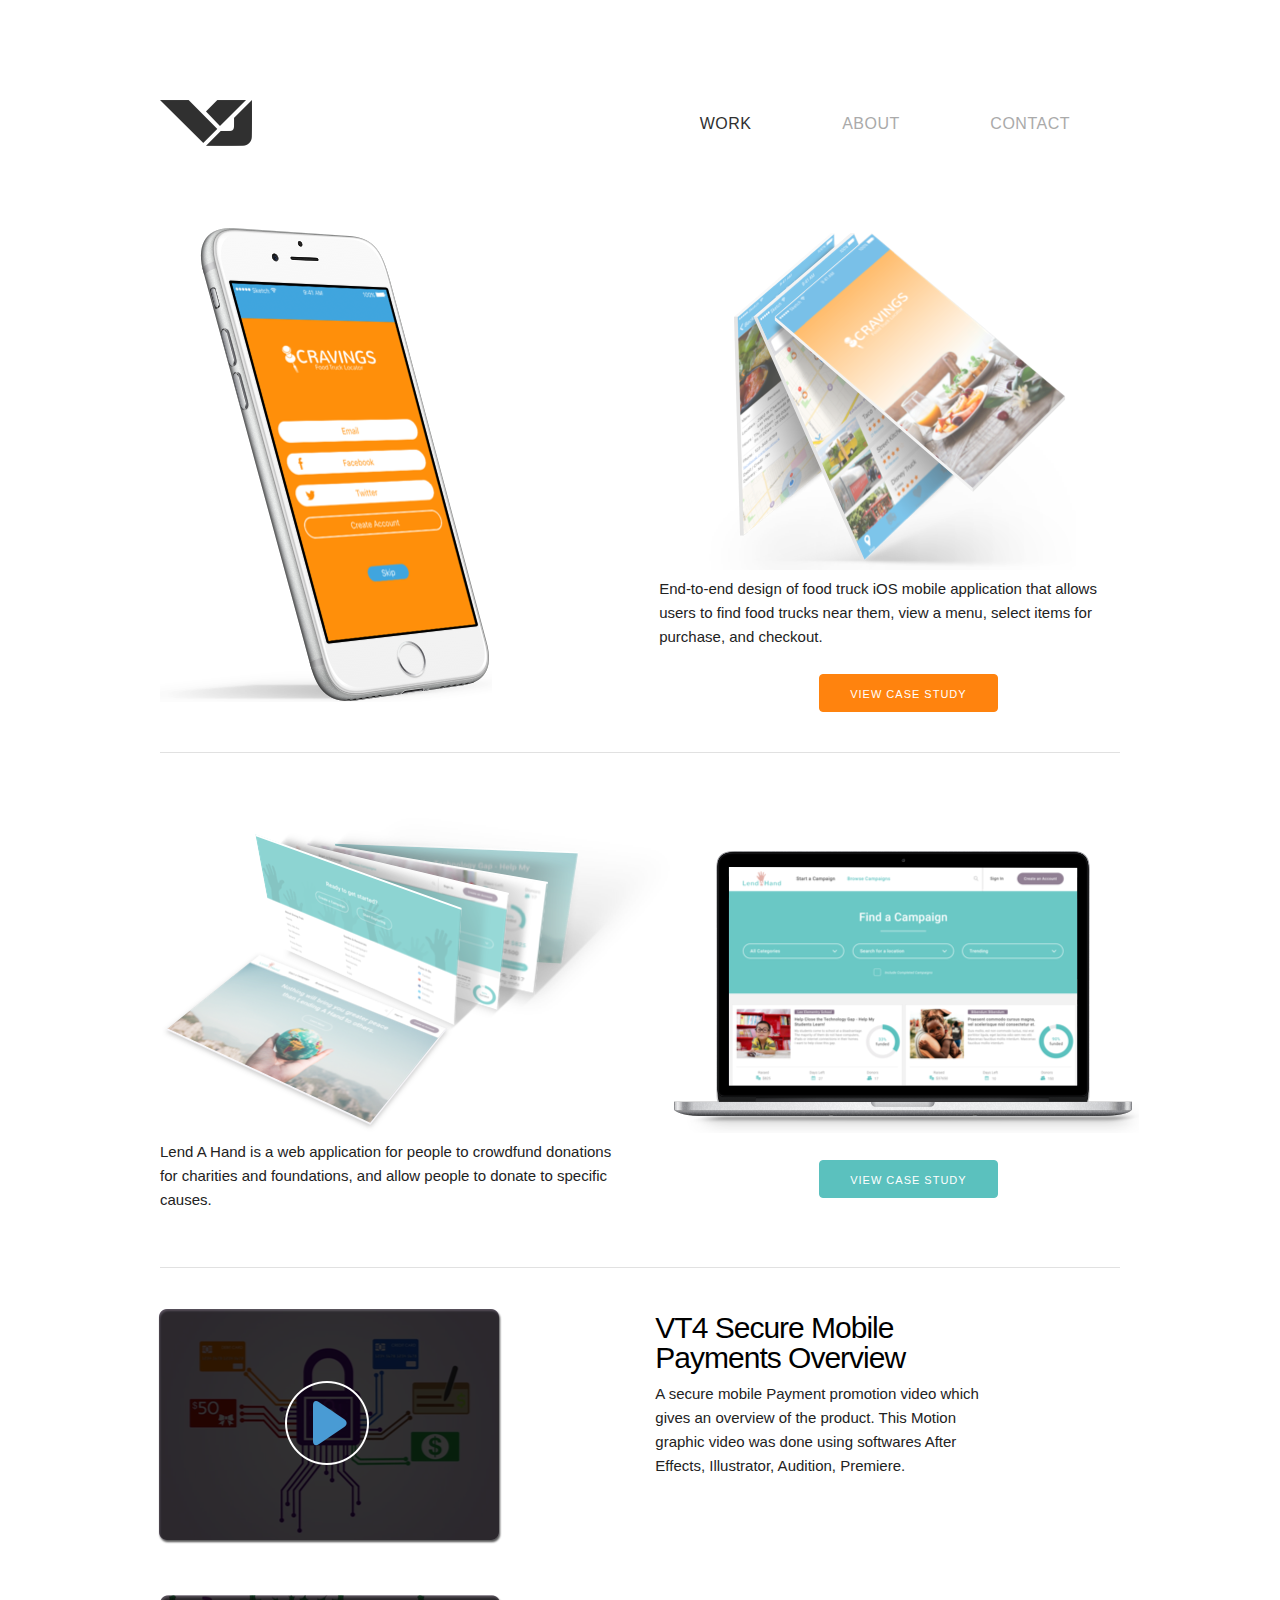
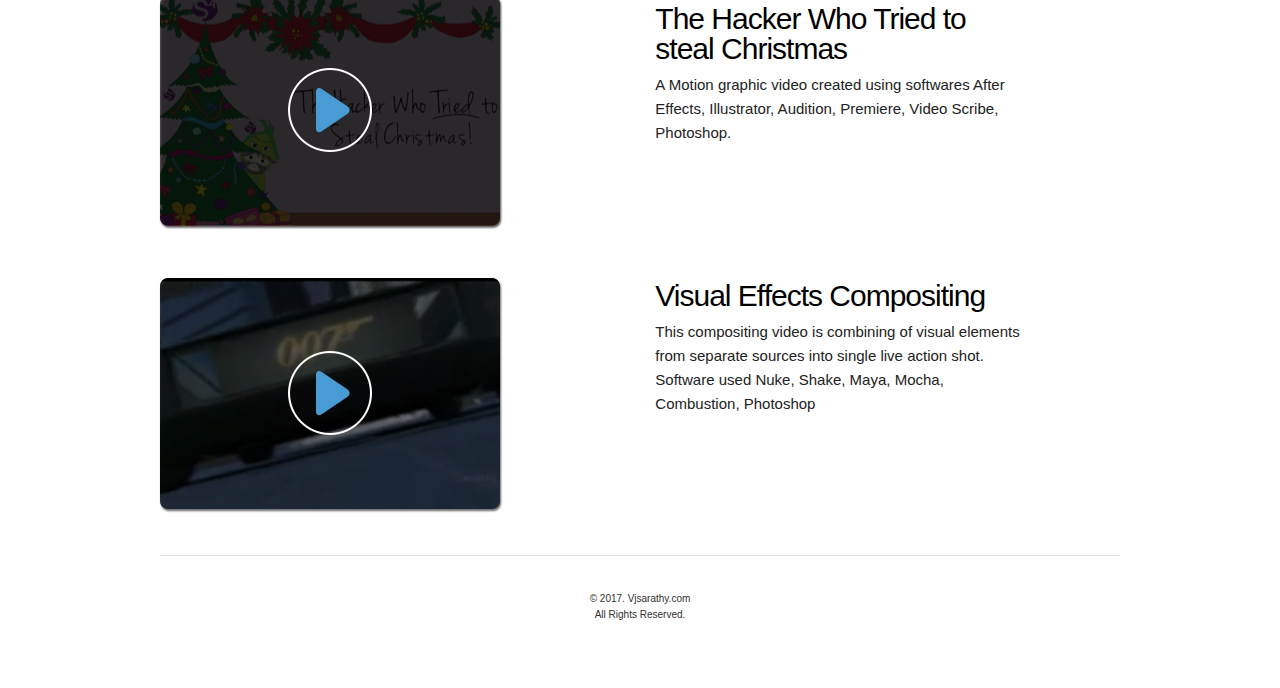
==== index.html @ 9eea617c "cravings update" ====
<!DOCTYPE html>
<html lang="en">
<head>

  <!-- Basic Page Needs
  –––––––––––––––––––––––––––––––––––––––––––––––––– -->
  <meta charset="utf-8">
  <title>VJportfolio</title>
  <meta name="description" content="">
  <meta name="author" content="">

  <!-- Mobile Specific Metas
  –––––––––––––––––––––––––––––––––––––––––––––––––– -->
  <meta name="viewport" content="width=device-width, initial-scale=1">

  <!-- FONT
  –––––––––––––––––––––––––––––––––––––––––––––––––– -->
  <link href="//fonts.googleapis.com/css?family=Raleway:400,300,600" rel="stylesheet" type="text/css">

  <!-- CSS
  –––––––––––––––––––––––––––––––––––––––––––––––––– -->
  <link rel="stylesheet" href="css/normalize.css">
  <link rel="stylesheet" href="css/skeleton.css">

  <!-- Favicon
  –––––––––––––––––––––––––––––––––––––––––––––––––– -->
  <link rel="icon" type="image/png" href="images/favicon.png">
    
    
    

</head>
<body>

 
<div class="container">  
<div class="row">
    
 <div class="six columns">
     <div class="name">
         <a href="index.html"><img src="images/Vjlogo.png"> </a>
      
        </div>
    </div>
    
   <div class="six columns">
    <nav>
    <ul id="nav">
      <li class="navselected"><a href="#">Work</a></li>
      <li><a href="#">About</a></li>
      <li><a href="contact.html">Contact</a></li>
    </ul>
  </nav>
       </div>
    </div>
          
           <!-- Cravings Section
  –––––––––––––––––––––––––––––––––––––––––––––––––– -->
  <div class="projects">
        <div class="row">
            <div class="six columns">
            <img src="images/CravingsiPhone.png"/>
            </div>
            <div class="six columns">
                
              
                <img src="images/CravingsSlides.png"  class="iphoneslide"/>
               
              
              <p>End-to-end design of food truck iOS mobile application
                 that allows users to find food trucks near them, view a 
                 menu, select items for purchase, and checkout. </p>
            
            <div class="iphonebutton">
          <a href="cravings.html"><button type="primary">View Case study</button></a>
            </div>
            </div>
     </div> 
       </div>
<hr>
    
        
   <!-- Lend A Hand Section
   ================================================== -->
   <div class="secondproject">
       
       <div class="row">
           <div class="six columns">
       
    <img src="images/MacbookSlides.png"/>
               <p>Lend A Hand is a web application for people to crowdfund
donations for charities and foundations, and allow people 
to donate to specific causes.</p>
           
           </div>
           
           <div class="six columns">
               
    <img src="images/Macbook.png" class="macimg"/>
                   
                  <div class="macbutton">
         <a href="crowdfund.html"> <button type="primary">View Case study</button></a>
               
               </div>
          
           
           </div>
               
           </div> 
          
    </div>
<hr>
<!-- Showreel Section
  –––––––––––––––––––––––––––––––––––––––––––––––––– -->
              <div class="container">
                  <div class= "row">
                      <div class="six columns ">
               <a href="#">  <img src="images/Screen1.png" class="screen1"/> </a>
                          
         </div>
                      
                      
                      <div class="six columns">
                          <div class="vt4">
                         <header> 
                  <h3>VT4 Secure Mobile Payments Overview</h3>
                             </header>
                              
                              <p> A secure mobile Payment promotion video which gives an overview of the product. This Motion graphic video was done using softwares After Effects, Illustrator, Audition, Premiere.</p>
                              
                              </div>
                      </div>
                  </div>
                  
                  <div class= "row">
                      <div class="six columns">
                          <a href="#">  <img src="images/Screen2.png" class="screen2"/> </a>
                           </div>
                      <div class="six columns">
                          <div class="hacker">
                              <header> 
                        <h3>The Hacker Who Tried to steal Christmas </h3>
                              </header>
                              <p>A Motion graphic video created using softwares After Effects, Illustrator, Audition, Premiere, Video Scribe, Photoshop.</p>
                          </div>
                   </div>
                  </div> 
                  <div class= "row">
                      <div class="six columns">
                          <a href="#">   <img src="images/Screen3.png" class="screen3"/></a>
                      </div>
                          <div class="six columns">
                              <div class="vfx">
                              <header>
                  <h3>Visual Effects Compositing</h3>
                                  <p>This compositing video is combining of visual elements from separate sources into single live action shot. Software used Nuke, Shake, Maya, Mocha, Combustion, Photoshop</p>
                              </header>
                              </div>
                      </div>
                  </div>
              </div>
        <hr>      
              
        <!-- Footer
  ================================================== -->
              <footer>
                   <div class="container">
       <!---- <div class="six columns">               
    <div class="resize">
     <a href="index.html"><img src="images/Vjlogo.png"> </a>
                       </div>
                       </div> -->
       
        <p>&copy; 2017. Vjsarathy.com <br> All Rights Reserved.</p>
                       
    
                       
                       
     </div>
              
              
              </footer>
         
    </div>
</body>
</html>
---- css/skeleton.css ----
/*
* Skeleton V2.0.4
* Copyright 2014, Dave Gamache
* www.getskeleton.com
* Free to use under the MIT license.
* http://www.opensource.org/licenses/mit-license.php
* 12/29/2014
*/


/* Table of contents
––––––––––––––––––––––––––––––––––––––––––––––––––
- Grid
- Base Styles
- Typography
- Links
- Buttons
- Forms
- Lists
- Code
- Tables
- Spacing
- Utilities
- Clearing
- Media Queries
*/


/* Grid
–––––––––––––––––––––––––––––––––––––––––––––––––– */
.container {
  position: relative;
  width: 100%;
  max-width: 960px;
  margin: 0 auto;
  padding: 0 20px;
  box-sizing: border-box; }
.column,
.columns {
  width: 100%;
  float: left;
  box-sizing: border-box; }

/* For devices larger than 400px */
@media (min-width: 400px) {
  .container {
    width: 85%;
    padding: 0; }
}

/* For devices larger than 550px */
@media (min-width: 550px) {
  .container {
    width: 80%; }
  .column,
  .columns {
    margin-left: 4%; }
  .column:first-child,
  .columns:first-child {
    margin-left: 0; }

  .one.column,
  .one.columns                    { width: 4.66666666667%; }
  .two.columns                    { width: 13.3333333333%; }
  .three.columns                  { width: 22%;            }
  .four.columns                   { width: 30.6666666667%; }
  .five.columns                   { width: 39.3333333333%; }
  .six.columns                    { width: 48%;            }
  .seven.columns                  { width: 56.6666666667%; }
  .eight.columns                  { width: 65.3333333333%; }
  .nine.columns                   { width: 74.0%;          }
  .ten.columns                    { width: 82.6666666667%; }
  .eleven.columns                 { width: 91.3333333333%; }
  .twelve.columns                 { width: 100%; margin-left: 0; }

  .one-third.column               { width: 30.6666666667%; }
  .two-thirds.column              { width: 65.3333333333%; }

  .one-half.column                { width: 48%; }

  /* Offsets */
  .offset-by-one.column,
  .offset-by-one.columns          { margin-left: 8.66666666667%; }
  .offset-by-two.column,
  .offset-by-two.columns          { margin-left: 17.3333333333%; }
  .offset-by-three.column,
  .offset-by-three.columns        { margin-left: 26%;            }
  .offset-by-four.column,
  .offset-by-four.columns         { margin-left: 34.6666666667%; }
  .offset-by-five.column,
  .offset-by-five.columns         { margin-left: 43.3333333333%; }
  .offset-by-six.column,
  .offset-by-six.columns          { margin-left: 52%;            }
  .offset-by-seven.column,
  .offset-by-seven.columns        { margin-left: 60.6666666667%; }
  .offset-by-eight.column,
  .offset-by-eight.columns        { margin-left: 69.3333333333%; }
  .offset-by-nine.column,
  .offset-by-nine.columns         { margin-left: 78.0%;          }
  .offset-by-ten.column,
  .offset-by-ten.columns          { margin-left: 86.6666666667%; }
  .offset-by-eleven.column,
  .offset-by-eleven.columns       { margin-left: 95.3333333333%; }

  .offset-by-one-third.column,
  .offset-by-one-third.columns    { margin-left: 34.6666666667%; }
  .offset-by-two-thirds.column,
  .offset-by-two-thirds.columns   { margin-left: 69.3333333333%; }

  .offset-by-one-half.column,
  .offset-by-one-half.columns     { margin-left: 52%; }

}


/* Base Styles
–––––––––––––––––––––––––––––––––––––––––––––––––– */
/* NOTE
html is set to 62.5% so that all the REM measurements throughout Skeleton
are based on 10px sizing. So basically 1.5rem = 15px :) */
html {
  font-size: 62.5%; }
body {
  font-size: 1.5em; /* currently ems cause chrome bug misinterpreting rems on body element */
  line-height: 1.6;
  font-weight: 400;
  font-family: "lato", "HelveticaNeue", "Helvetica Neue", Helvetica, Arial, sans-serif;
  color: #222; }


/* Typography
–––––––––––––––––––––––––––––––––––––––––––––––––– */
h1, h2, h3, h4, h5, h6 {
  margin-top: 0;
  margin-bottom: 2rem;
  font-weight: 300; }
h1 { font-size: 4.0rem; line-height: 1.2;  letter-spacing: -.1rem;}
h2 { font-size: 3.6rem; line-height: 1.25; letter-spacing: -.1rem; }
h3 { font-size: 3.0rem; line-height: 1.3;  letter-spacing: -.1rem; }
h4 { font-size: 2.4rem; line-height: 1.35; letter-spacing: -.08rem; }
h5 { font-size: 1.8rem; line-height: 1.5;  letter-spacing: -.05rem; }
h6 { font-size: 1.5rem; line-height: 1.6;  letter-spacing: 0; }

/* Larger than phablet */
@media (min-width: 550px) {
  h1 { font-size: 5.0rem; }
  h2 { font-size: 4.2rem; }
  h3 { font-size: 3.6rem; }
  h4 { font-size: 3.0rem; }
  h5 { font-size: 2.4rem; }
  h6 { font-size: 1.5rem; }
}

p {
  margin-top: 0;
    
    
}


/* Links
–––––––––––––––––––––––––––––––––––––––––––––––––– */
a {
  color: #1EAEDB; }
a:hover {
  color: #0FA0CE; }


/* Buttons
–––––––––––––––––––––––––––––––––––––––––––––––––– */
.button,
button,
input[type="submit"],
input[type="reset"],
input[type="button"] {
  display: inline-block;
  height: 38px;
  padding: 0 30px;
  color: #555;
  text-align: center;
  font-size: 11px;
  font-weight: 600;
  line-height: 38px;
  letter-spacing: .1rem;
  text-transform: uppercase;
  text-decoration: none;
  white-space: nowrap;
  background-color: transparent;
  border-radius: 4px;
  border: 1px solid #bbb;
  cursor: pointer;
  box-sizing: border-box; }
.button:hover,
button:hover,
input[type="submit"]:hover,
input[type="reset"]:hover,
input[type="button"]:hover,
.button:focus,
button:focus,
input[type="submit"]:focus,
input[type="reset"]:focus,
input[type="button"]:focus {
  color: #333;
  border-color: #888;
  outline: 0; }
.button.button-primary,
button.button-primary,
input[type="submit"].button-primary,
input[type="reset"].button-primary,
input[type="button"].button-primary {
  color: #FFF;
  background-color: #33C3F0;
  border-color: #33C3F0; }
.button.button-primary:hover,
button.button-primary:hover,
input[type="submit"].button-primary:hover,
input[type="reset"].button-primary:hover,
input[type="button"].button-primary:hover,
.button.button-primary:focus,
button.button-primary:focus,
input[type="submit"].button-primary:focus,
input[type="reset"].button-primary:focus,
input[type="button"].button-primary:focus {
  color: #FFF;
  background-color: #1EAEDB;
  border-color: #1EAEDB; }


/* Forms
–––––––––––––––––––––––––––––––––––––––––––––––––– */
input[type="email"],
input[type="number"],
input[type="search"],
input[type="text"],
input[type="tel"],
input[type="url"],
input[type="password"],
textarea,
select {
  height: 38px;
  padding: 6px 90px; /* The 6px vertically centers text on FF, ignored by Webkit */
  background-color: whitesmoke;
  border: none;
  border-radius: 4px;
  box-shadow: none;
  box-sizing: border-box; }
/* Removes awkward default styles on some inputs for iOS */
input[type="email"],
input[type="number"],
input[type="search"],
input[type="text"],
input[type="tel"],
input[type="url"],
input[type="password"],
textarea {
  -webkit-appearance: none;
     -moz-appearance: none;
          appearance: none; }
textarea {
  min-height: 65px;
  padding-top: 6px;
  padding-bottom: 6px; }
input[type="email"]:focus,
input[type="number"]:focus,
input[type="search"]:focus,
input[type="text"]:focus,
input[type="tel"]:focus,
input[type="url"]:focus,
input[type="password"]:focus,
textarea:focus,
select:focus {
  border: 1px solid #33C3F0;
  outline: 0; }
label,
legend {
  display: block;
  margin-bottom: .5rem;
  font-weight: 600; }
fieldset {
  padding: 0;
  border-width: 0; }
input[type="checkbox"],
input[type="radio"] {
  display: inline; }
label > .label-body {
  display: inline-block;
  margin-left: .5rem;
  font-weight: normal; }


/* Lists
–––––––––––––––––––––––––––––––––––––––––––––––––– */
ul {
  list-style: circle inside; }
ol {
  list-style: decimal inside; }
ol, ul {
  padding-left: 0;
  margin-top: 0; }
ul ul,
ul ol,
ol ol,
ol ul {
  margin: 1.5rem 0 1.5rem 3rem;
  font-size: 90%; }
li {
  margin-bottom: 1rem; }


/* Code
–––––––––––––––––––––––––––––––––––––––––––––––––– */
code {
  padding: .2rem .5rem;
  margin: 0 .2rem;
  font-size: 90%;
  white-space: nowrap;
  background: #F1F1F1;
  border: 1px solid #E1E1E1;
  border-radius: 4px; }
pre > code {
  display: block;
  padding: 1rem 1.5rem;
  white-space: pre; }


/* Tables
–––––––––––––––––––––––––––––––––––––––––––––––––– */
th,
td {
  padding: 12px 15px;
  text-align: left;
  border-bottom: 1px solid #E1E1E1; }
th:first-child,
td:first-child {
  padding-left: 0; }
th:last-child,
td:last-child {
  padding-right: 0; }


/* Spacing
–––––––––––––––––––––––––––––––––––––––––––––––––– */
button,
.button {
  margin-bottom: 1rem; }
input,
textarea,
select,
fieldset {
  margin-bottom: 2.5rem; }
pre,
blockquote,
dl,
figure,
table,
p,
ul,
ol,
form {
  margin-bottom: 2.5rem; }


/* Utilities
–––––––––––––––––––––––––––––––––––––––––––––––––– */
.u-full-width {
  width: 100%;
  box-sizing: border-box; }
.u-max-full-width {
  max-width: 100%;
  box-sizing: border-box; }
.u-pull-right {
  float: right; }
.u-pull-left {
  float: left; }


/* Misc
–––––––––––––––––––––––––––––––––––––––––––––––––– */
hr {
  margin-top: 3rem;
  margin-bottom: 3.5rem;
  border-width: 0;
  border-top: 1px solid #E1E1E1; }


/* Clearing
–––––––––––––––––––––––––––––––––––––––––––––––––– */

/* Self Clearing Goodness */
.container:after,
.row:after,
.u-cf {
  content: "";
  display: table;
  clear: both; }


/* Media Queries
–––––––––––––––––––––––––––––––––––––––––––––––––– */
/*
Note: The best way to structure the use of media queries is to create the queries
near the relevant code. For example, if you wanted to change the styles for buttons
on small devices, paste the mobile query code up in the buttons section and style it
there.
*/


/* Larger than mobile */
@media (min-width: 400px) {}

/* Larger than phablet (also point when grid becomes active) */
@media (min-width: 550px) {}

/* Larger than tablet */
@media (min-width: 750px) {}

/* Larger than desktop */
@media (min-width: 1000px) {}

/* Larger than Desktop HD */
@media (min-width: 1200px) {}
---------------------------------------------------------


body {
		background-color: #ffffff;
		font-family: 'lato', sans-serif;
		font-weight: 400;
		font-size: 16px;
		line-height: 28px;
		color: #303030;
	}
/*logo*/
.name {
		
    padding-top: 100px;
    
	}

/*--links--*/
.navselected a {
		color: #303030;
	}
a {
		text-decoration: none;
		color: #303030;
		font-weight: 500;
	}
a:hover {
		color: #aaa;
	}

nav {
		font-size: 16px;
		float: right;
		margin: 80px auto 36px auto;
		font-weight: 400;
		letter-spacing: 0.5px;
		text-transform: uppercase;
	}
nav li {
		list-style: none;
		display: inline-block;
		margin-left: 48px;
	}

nav li:nth-child(1) {
		margin-left: 0px;
	}
nav a {
		color: #aaa;
	}

	nav li a:hover {
		color: #303030;
	}



#nav {
    display: table;
    height: 87px;
    width: 100%;
   
}

#nav li {
    display: table-cell;
    height: 87px;
    width: 16.666666667%;  /* (100 / numItems)% */
    line-height: 87px;
    text-align: right;
    
    white-space: nowrap;
    padding-right:50px;
   
}
/*----------Mac n iphone n vfx-----*/
.macimg{
    margin-top:60px;
}
.macbutton {
    margin-top: 20px;
    margin-left: 160px;
    
}

.iphonebutton {
    margin-top: 20px;
    margin-left: 160px;
}

.iphoneslide{
    margin-top:5px;
    margin-left:50px;
}

.screen1{
    margin-left: -110px;
}
.screen2{
    margin-top: 20px;
    margin-left: -110px;
}
.screen3{
    margin-top: 30px;
    margin-left: -110px;
}
header h3 {
    color:#000;
    font-weight:450;
    font-size:2em;
    line-height: 1;
    margin-bottom: 0.3em;
    text-align: left;
}
.vt4 {
   text-align: left;
  padding-right: 20px;
     margin-top: 10px;
    margin-left: 0px;

}
.hacker{
    margin-top: 40px;
    margin-left: 0px;
}
.vfx {
    margin-top: 40px;
    margin-left: 0px;
    
}
/*-----------buttons------*/
.projects button {
    background-color: #FF830E;
    border-color: #FF830E;
    color: white;
    font-weight: 200;
}
.secondproject button {
    background-color: #5BC1BE;
    border-color: #5BC1BE;
    color: white;
     font-weight: 200;
}
/*-----------Footer------*/

footer {
		text-align: center;
		margin-bottom: 40px;
    text-decoration: none;
		color: #303030;
		font-weight: 200;
    font-size: 10px;
   
    
	}

/*------contact page------*/
.formcontact {
  background: url('../images/contactpagebg.png') top center no-repeat;
  background-size: center;
  min-width: 960px; 
  min-height: 678px;
  width: 100%;
  background-position: center;
    padding-top: 100px;
} 

.contactheader{
    text-align: center;
  
    text-decoration: none;
    color: #22C2FC;
    font-weight: 75;
    font-family: 'lato', sans-serif;
    letter-spacing: 1px;
    word-spacing:7px;
	}
.contactcontent{
    text-align:justify;
    padding-top: 50px;
    padding-left: 10px;
    
    text-decoration: none;
    color: white;
    font-size: 21px;
    font-family: 'lato-light', sans-serif; 
    font-weight: none;
    letter-spacing: none;
    word-spacing:5px;
    font-weight: none;
}  

.blankforms{
    padding-top: 35px;
}

/*case study crowdfund*/

.Crowdfund h3 {
    
    text-align: center;
    color:#5BC1BE;
    font-weight: 400;
}
.Crowdfund h5 {
    
    font-weight: 400;
}

.section {
  padding: 8rem 0 7rem;
  text-align: left;
}
.values {
  background: #5D5D5D;
  background-size: cover;
  color: #fff;
  padding-bottom: 5rem;
}
.summarybg {
    background-image: url("../images/summarybg.png");
    background-repeat: no-repeat;
   background-size: 80% 80%;
    margin-top: 1em;
}
.surveybg {
    background-image: url("../images/surveybg.png");
    background-repeat: no-repeat;
   background-size: 100% 100%;
    margin-top: 1em;
}
/*--case study cravings--*/


.cravings h3 {
    
    text-align: center;
    color:#FF830E;
    font-weight: 400;
}
.cravings h5 {
    
    font-weight: 400;
}

.section {
  padding: 8rem 0 7rem;
  text-align: left;
}
.valuescravings {
  background: #5D5D5D;
  background-size: cover;
  color: #fff;
  padding-bottom: 5rem;
}

.surveybgcravings {
    background-image: url("../images/surveybgcravings.png");
    background-repeat: no-repeat;
   background-size: 100% 50%;
    margin-top: 1em;
}


/*----
.summarybg {
    background-image: url("../images/summarybg.png");
    
    background-repeat: no-repeat;
   background-size: 100% 100%;
    margin-top: 1em;
}*/
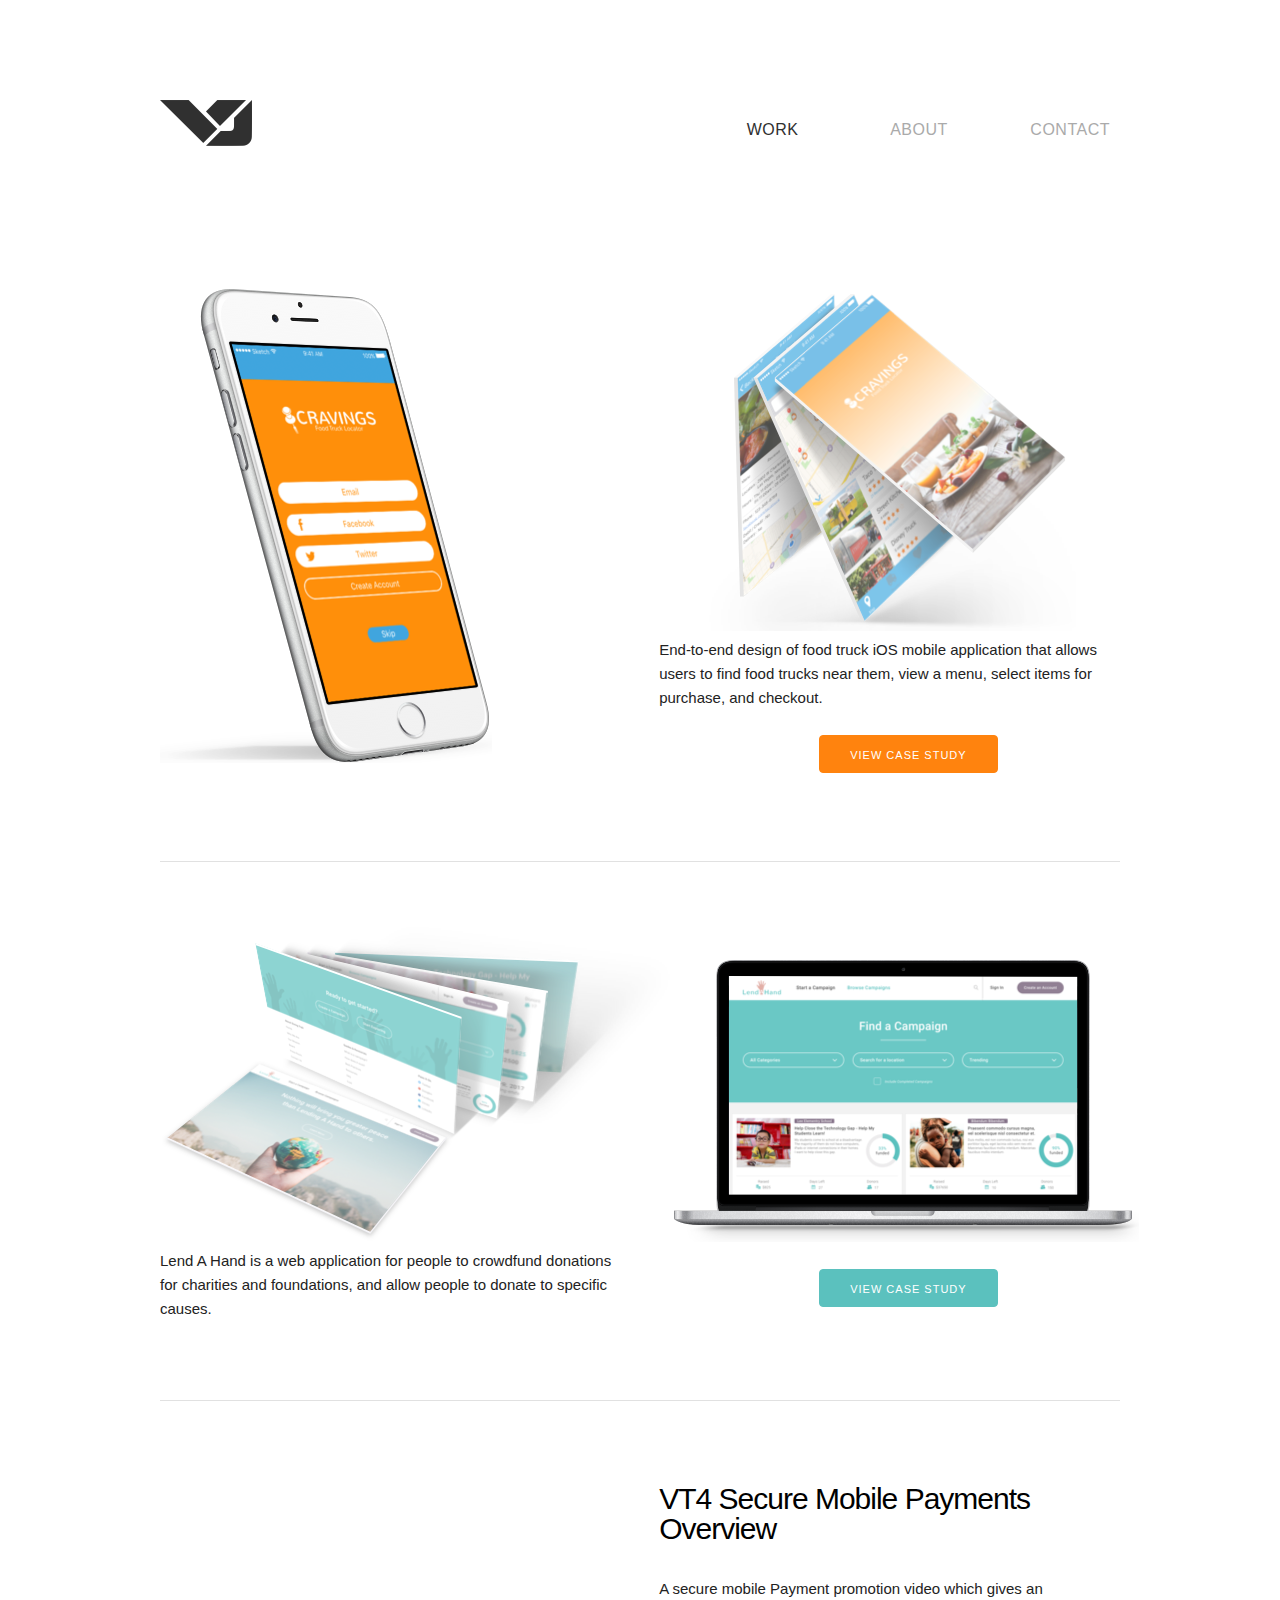
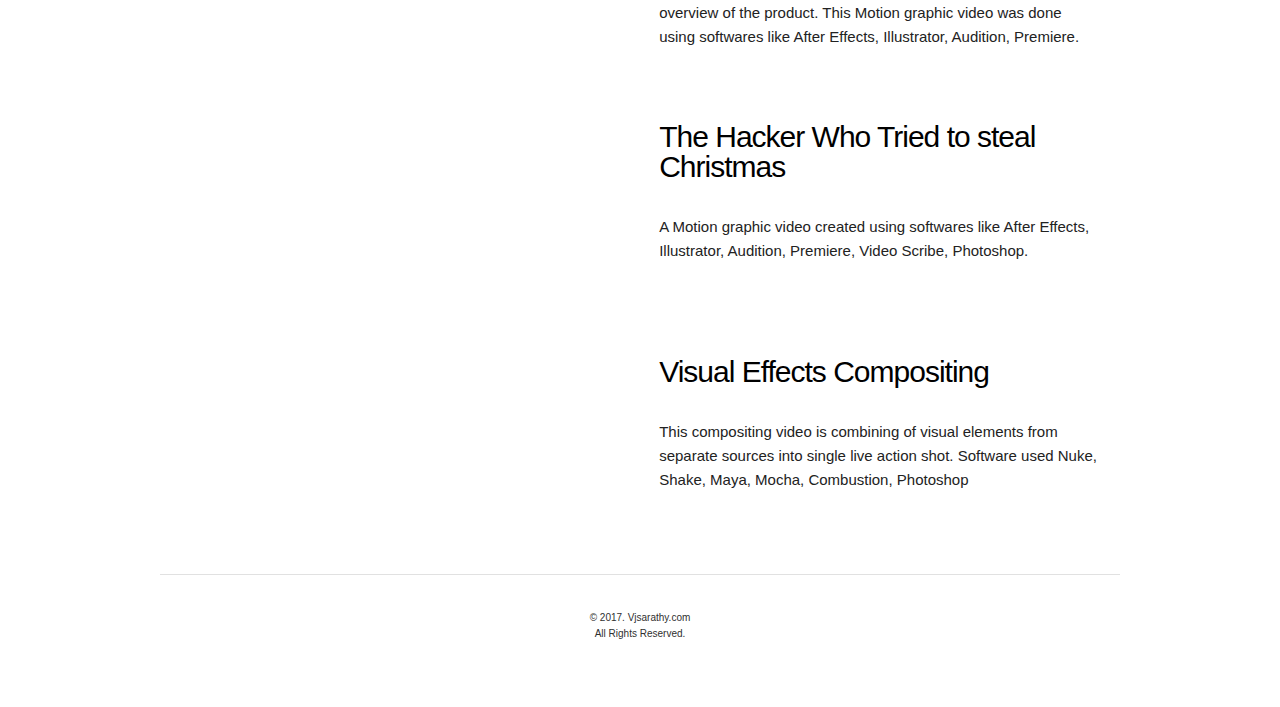
==== commit 94727c43: "about updated" ====
--- a/index.html
+++ b/index.html
@@ -46,14 +46,15 @@
    <div class="six columns">
     <nav>
     <ul id="nav">
-      <li class="navselected"><a href="#">Work</a></li>
-      <li><a href="#">About</a></li>
+      <li class="navselected"><a href="index.html">Work</a></li>
+      <li><a href="about.html">About</a></li>
       <li><a href="contact.html">Contact</a></li>
     </ul>
   </nav>
        </div>
     </div>
-          
+       <br>
+    <br>
            <!-- Cravings Section
   –––––––––––––––––––––––––––––––––––––––––––––––––– -->
   <div class="projects">
@@ -77,10 +78,12 @@
             </div>
      </div> 
        </div>
+    <br>
+    <br>
 <hr>
     
-        
-   <!-- Lend A Hand Section
+       
+      <!-- Lend A Hand Section
    ================================================== -->
    <div class="secondproject">
        
@@ -109,56 +112,73 @@
            </div> 
           
     </div>
+    <br>
 <hr>
+    <br>
+    <br>
 <!-- Showreel Section
   –––––––––––––––––––––––––––––––––––––––––––––––––– -->
-              <div class="container">
+              
                   <div class= "row">
                       <div class="six columns ">
-               <a href="#">  <img src="images/Screen1.png" class="screen1"/> </a>
+                          
+                          <iframe src="https://drive.google.com/file/d/0B883OcMdVH09eGZBS2Vpa0tqNlE/preview" frameborder="0" width="320" height="180"></iframe>
+                          
+             <!--  <a href="#">  <img src="images/Screen1.png" class="screen1"/> </a>-->
                           
          </div>
-                      
                       
                       <div class="six columns">
                           <div class="vt4">
                          <header> 
                   <h3>VT4 Secure Mobile Payments Overview</h3>
                              </header>
-                              
-                              <p> A secure mobile Payment promotion video which gives an overview of the product. This Motion graphic video was done using softwares After Effects, Illustrator, Audition, Premiere.</p>
+                              <br>
+                              <p> A secure mobile Payment promotion video which gives an overview of the product. This Motion graphic video was done using softwares like After Effects, Illustrator, Audition, Premiere.</p>
                               
                               </div>
                       </div>
                   </div>
                   
+                  <br>
+                      <br>
+                  
                   <div class= "row">
                       <div class="six columns">
-                          <a href="#">  <img src="images/Screen2.png" class="screen2"/> </a>
+                          <iframe src="https://drive.google.com/file/d/0B883OcMdVH09dXFkTFJ1NjdYOE0/preview" frameborder="0" width="320" height="180"></iframe>
+                          
+                         <!-- <a href="#">  <img src="images/Screen2.png" class="screen2"/> </a> -->
                            </div>
                       <div class="six columns">
                           <div class="hacker">
                               <header> 
                         <h3>The Hacker Who Tried to steal Christmas </h3>
                               </header>
-                              <p>A Motion graphic video created using softwares After Effects, Illustrator, Audition, Premiere, Video Scribe, Photoshop.</p>
+                              <br>
+                              <p>A Motion graphic video created using softwares like After Effects, Illustrator, Audition, Premiere, Video Scribe, Photoshop.</p>
                           </div>
                    </div>
                   </div> 
+                  
+                  <br>
+                      <br>
+                  
                   <div class= "row">
                       <div class="six columns">
-                          <a href="#">   <img src="images/Screen3.png" class="screen3"/></a>
+                          <iframe src="https://drive.google.com/file/d/0B883OcMdVH09T0NVMnJXYzBtX1E/preview" frameborder="0" width="320" height="180"></iframe>
+                        <!---  <a href="#">   <img src="images/Screen3.png" class="screen3"/></a> -->
                       </div>
                           <div class="six columns">
                               <div class="vfx">
                               <header>
                   <h3>Visual Effects Compositing</h3>
+                                  <br>
                                   <p>This compositing video is combining of visual elements from separate sources into single live action shot. Software used Nuke, Shake, Maya, Mocha, Combustion, Photoshop</p>
                               </header>
                               </div>
                       </div>
                   </div>
-              </div>
+              
         <hr>      
               
         <!-- Footer
--- a/css/skeleton.css
+++ b/css/skeleton.css
@@ -457,6 +457,7 @@
 		font-weight: 400;
 		letter-spacing: 0.5px;
 		text-transform: uppercase;
+       
 	}
 nav li {
 		list-style: none;
@@ -479,7 +480,7 @@
 
 #nav {
     display: table;
-    height: 87px;
+    height: 100px;
     width: 100%;
    
 }
@@ -488,11 +489,11 @@
     display: table-cell;
     height: 87px;
     width: 16.666666667%;  /* (100 / numItems)% */
-    line-height: 87px;
+    line-height: 100px;
     text-align: right;
     
     white-space: nowrap;
-    padding-right:50px;
+    padding-right:10px;
    
 }
 /*----------Mac n iphone n vfx-----*/
@@ -537,16 +538,16 @@
 .vt4 {
    text-align: left;
   padding-right: 20px;
-     margin-top: 10px;
+     margin-top: none;
     margin-left: 0px;
 
 }
 .hacker{
-    margin-top: 40px;
+    margin-top: none;
     margin-left: 0px;
 }
 .vfx {
-    margin-top: 40px;
+    margin-top: none;
     margin-left: 0px;
     
 }
@@ -639,12 +640,7 @@
   color: #fff;
   padding-bottom: 5rem;
 }
-.summarybg {
-    background-image: url("../images/summarybg.png");
-    background-repeat: no-repeat;
-   background-size: 80% 80%;
-    margin-top: 1em;
-}
+
 .surveybg {
     background-image: url("../images/surveybg.png");
     background-repeat: no-repeat;
@@ -653,7 +649,9 @@
 }
 /*--case study cravings--*/
 
-
+.u-max-full-width-survey{
+    padding-left:110px;
+}
 .cravings h3 {
     
     text-align: center;
@@ -679,7 +677,7 @@
 .surveybgcravings {
     background-image: url("../images/surveybgcravings.png");
     background-repeat: no-repeat;
-   background-size: 100% 50%;
+   background-size: 100% 100%;
     margin-top: 1em;
 }
 
@@ -692,3 +690,38 @@
    background-size: 100% 100%;
     margin-top: 1em;
 }*/
+/*-----about-----*/
+
+.aboutme{
+    
+    text-align:left;
+    padding-top: none;
+    padding-left: none;
+    line-height: none;
+    
+    color: black;
+    font-size: 21px;
+    font-family: 'lato-regular', sans-serif; 
+    font-weight: none;
+    letter-spacing: none;
+    word-spacing:5px;
+    font-weight: none;
+}
+
+
+.about button {
+   background-color: #5D5D5D;
+    border-color: none;
+    color: white;
+    font-weight: 200;
+}
+
+
+.about h3 {
+    
+    text-align: center;
+}
+
+/*-----fixed nav bar-----*/
+
+
